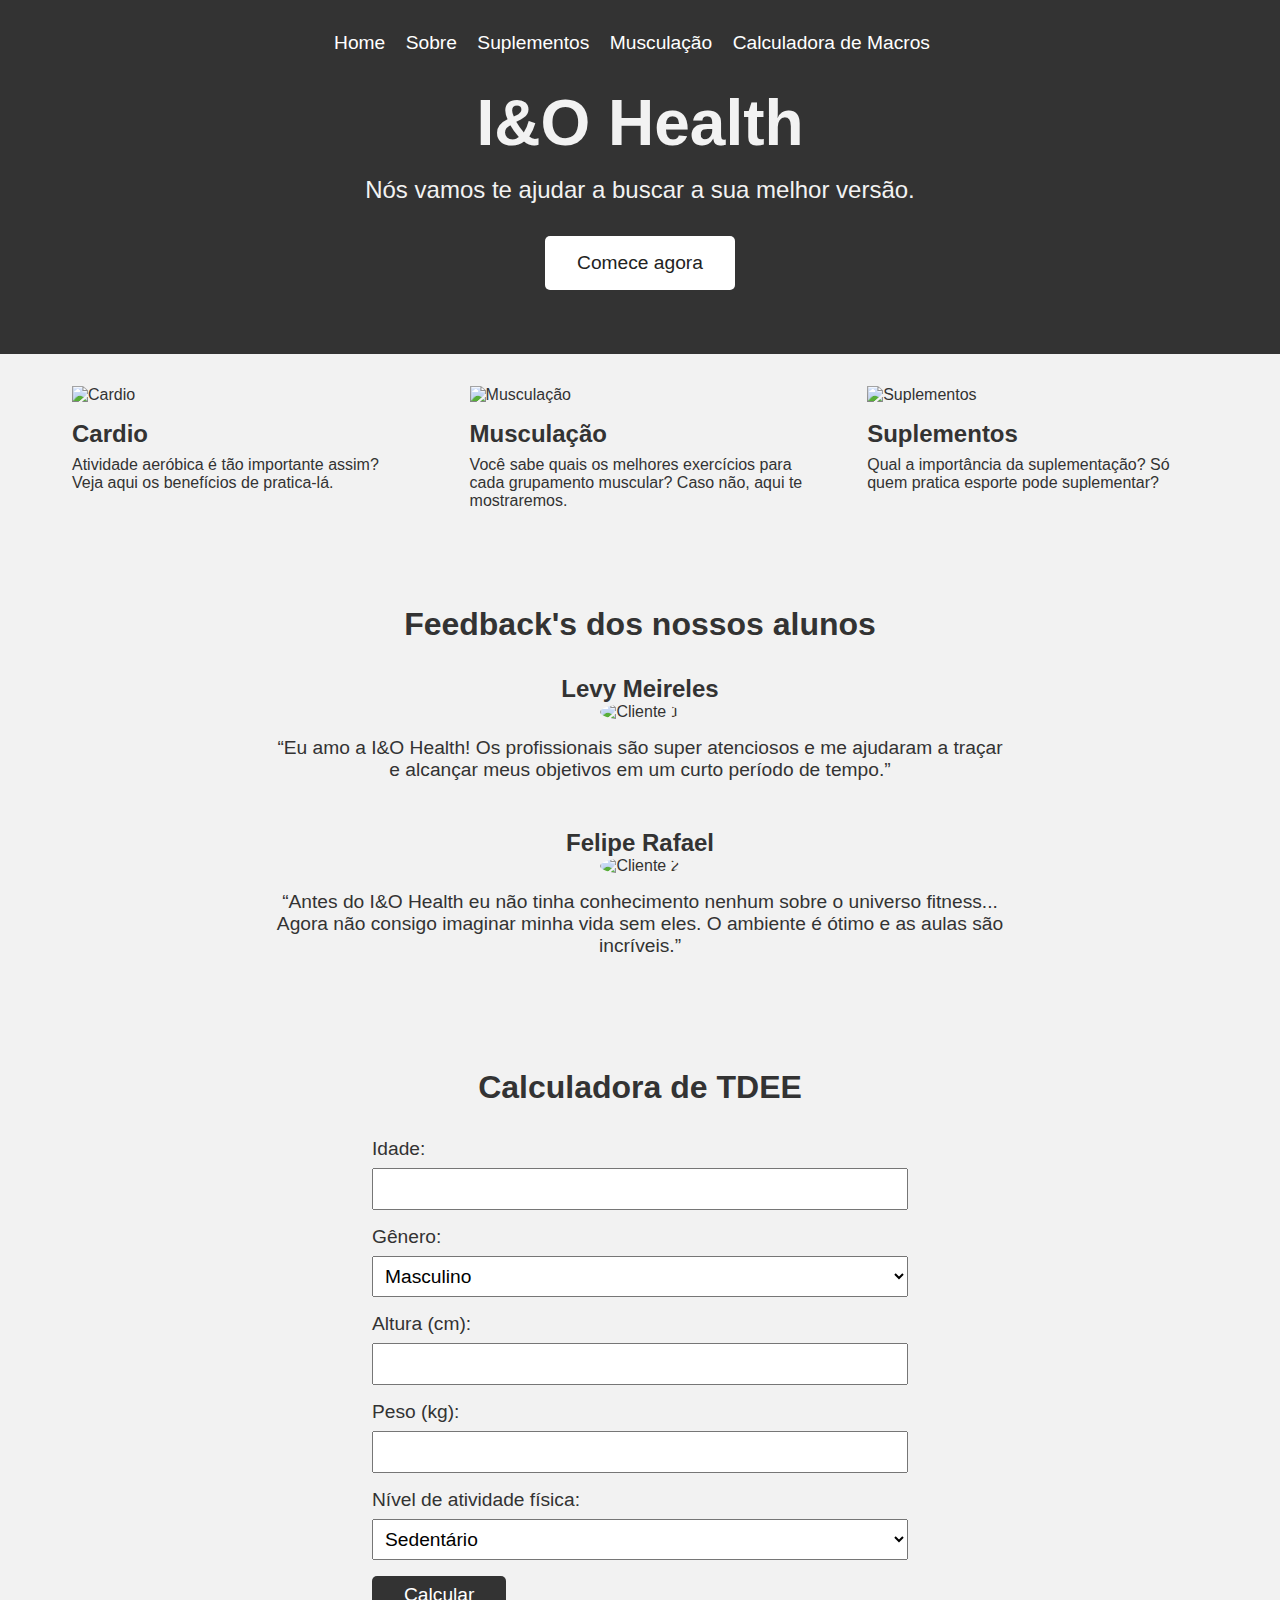
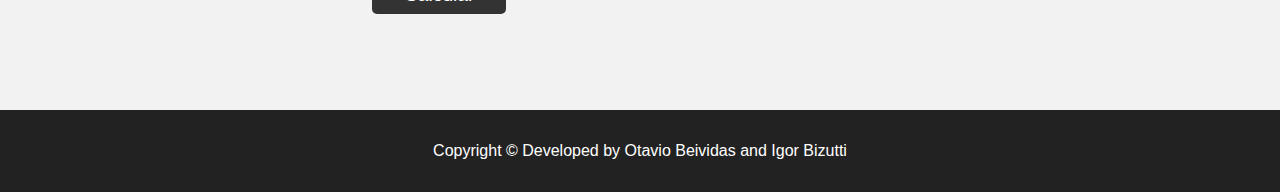
==== index.html @ 665a4c29 "Update index.html" ====
<!DOCTYPE html>
<html lang="en">
<head>
  <meta charset="UTF-8">
  <title>I&O Health</title>
  <link rel="stylesheet" href="style.css">
</head>
<body>
  <header>
    <nav>
      <ul>
        <li><a href="#">Home</a></li>
        <li><a href="#">Sobre</a></li>
        <li><a href="#">Suplementos</a></li>
        <li><a href="#">Musculação</a></li>
        <li><a href="#">Calculadora de Macros</a></li>
      </ul>
    </nav>
    <div class="hero">
      <h1>I&O Health</h1>
      <p>Nós vamos te ajudar a buscar a sua melhor versão.</p>
      <a href="#" class="cta">Comece agora</a>
    </div>
  </header>
  <section class="features">
    <div class="feature">
      <img src="https://via.placeholder.com/250x250" alt="Cardio">
      <h3>Cardio</h3>
      <p> Atividade aeróbica é tão importante assim? Veja aqui os benefícios de pratica-lá.</p>
    </div>
    <div class="feature">
      <img src="https://via.placeholder.com/250x250" alt="Musculação">
      <h3>Musculação</h3>
      <p>Você sabe quais os melhores exercícios para cada grupamento muscular? Caso não, aqui te mostraremos.</p>
    </div>
    <div class="feature">
      <img src="https://via.placeholder.com/250x250" alt="Suplementos">
      <h3>Suplementos</h3>
      <p>Qual a importância da suplementação? Só quem pratica esporte pode suplementar?</p>
    </div>
  </section>

  <section class="testimonials">
    <h2>Feedback's dos nossos alunos</h2>
    <div class="testimonial">
      <h4>Levy Meireles</h4>
      <img src="https://via.placeholder.com/100x100" alt="Cliente 1">
      <p>“Eu amo a I&O Health! Os profissionais são super atenciosos e me ajudaram a traçar e alcançar meus objetivos
        em um curto período de tempo.”</p>
      
    </div>
    <div class="testimonial">
      <h4>Felipe Rafael</h4>
      <img src="https://via.placeholder.com/100x100" alt="Cliente 2">
      <p>“Antes do I&O Health eu não tinha conhecimento nenhum sobre o universo fitness...
        Agora não consigo imaginar minha vida sem eles. O ambiente é ótimo e as aulas são incríveis.”</p>
    </div>
  </section>

  <section class="calculator">
    <h2>Calculadora de TDEE</h2>
    <form>
      <label for="age">Idade:</label>
      <input type="number" id="age" name="age" required>
  
      <label for="gender">Gênero:</label>
      <select id="gender" name="gender" required>
        <option value="male">Masculino</option>
        <option value="female">Feminino</option>
      </select>
  
      <label for="height">Altura (cm):</label>
      <input type="number" id="height" name="height" required>
  
      <label for="weight">Peso (kg):</label>
      <input type="number" id="weight" name="weight" required>
  
      <label for="activity">Nível de atividade física:</label>
      <select id="activity" name="activity" required>
        <option value="sedentary">Sedentário</option>
        <option value="lightly-active">Levemente ativo (exercícios leves 1-3 dias por semana)</option>
        <option value="moderately-active">Moderadamente ativo (exercícios moderados 3-5 dias por semana)</option>
        <option value="very-active">Muito ativo (exercícios pesados 6-7 dias por semana)</option>
        <option value="extremely-active">Extremamente ativo (exercícios pesados diariamente ou trabalho físico intenso)</option>
      </select>
  
      <button type="submit">Calcular</button>
    </form>
  
    <div id="result"></div>
  </section>
  
  <footer>
    <p>Copyright © Developed by Otavio Beividas and Igor Bizutti </p>
  </footer>
</body>
</html>

<style>
    * {
    margin: 0;
    padding: 0;
    box-sizing: border-box;
  }
  
  body {
    font-family: Arial, sans-serif;
  }
  
  header {
    background-color: #222;
    color: #fff;
    padding: 2rem;
    display: flex;
    flex-direction: column;
    align-items: center;
    justify-content: center;
  }

  nav ul li {
  display: inline-block;
  margin-right: 1rem;
}

nav ul li a {
  color: #fff;
  text-decoration: none;
  font-size: 1.2rem;
}

.hero {
  max-width: 800px;
  margin: 2rem auto;
  text-align: center;
}

.hero h1 {
  font-size: 4rem;
  margin-bottom: 1rem;
}

.hero p {
  font-size: 1.5rem;
  margin-bottom: 2rem;
}

.cta {
  display: inline-block;
  background-color: #fff;
  color: #222;
  padding: 1rem 2rem;
  text-decoration: none;
  font-size: 1.2rem;
  border-radius: 5px;
}

.features {
  max-width: 1200px;
  margin: 0 auto;
  display: flex;
  justify-content: space-between;
  flex-wrap: wrap;
  padding: 2rem;
}

.feature {
  width: 30%;
  margin-bottom: 2rem;
}

.feature img {
  max-width: 100%;
  height: auto;
}

.feature h3 {
  margin-top: 1rem;
  margin-bottom: 0.5rem;
  font-size: 1.5rem;
}

.testimonials {
  max-width: 800px;
  margin: 0 auto;
  padding: 2rem;
}

.testimonials h2 {
  font-size: 2rem;
  margin-bottom: 2rem;
  text-align: center;
}

.testimonial {
  display: flex;
  flex-direction: column;
  align-items: center;
  margin-bottom: 2rem;
}

.testimonial img {
  border-radius: 50%;
  margin-bottom: 1rem;
}

.testimonial p {
  font-size: 1.2rem;
  text-align: center;
  margin-bottom: 1rem;
}

.testimonial h4 {
  font-size: 1.5rem;
  font-weight: bold;
  text-align: center;
}

footer {
  background-color: #222;
  color: #fff;
  text-align: center;
  padding: 2rem;
  margin-top: 2rem;
}

body {
  background-color: #f2f2f2;
  color: #333;
}

/* Adicionando cinza e preto para o cabeçalho */
header {
  background-color: #333;
  color: #f2f2f2;
}

/* Adicionando cinza e preto para a calculadora de TDEE */
#tdee {
  background-color: #f2f2f2;
  color: #333;
}

/* Adicionando cinza e preto para os botões */
button {
  background-color: #333;
  color: #f2f2f2;
}

/* Adicionando cinza e preto para os links */
a {
  color: #333;
}


.calculator {
  max-width: 600px;
  margin: 0 auto;
  padding: 2rem;
}

.calculator h2 {
  text-align: center;
  font-size: 2rem;
  margin-bottom: 2rem;
}

.calculator form {
  display: flex;
  flex-wrap: wrap;
  justify-content: space-between;
  margin-bottom: 2rem;
}

.calculator label {
  width: 100%;
  margin-bottom: 0.5rem;
  font-size: 1.2rem;
}

.calculator input[type="number"],
.calculator select {
  width: 100%;
  padding: 0.5rem;
  font-size: 1.2rem;
  margin-bottom: 1rem;
}

.calculator button[type="submit"] {
  background-color: #333;
  color: #fff;
  padding: 0.5rem 2rem;
  border: none;
  border-radius: 5px;
  font-size: 1.2rem;
}

.calculator #result {
  font-size: 1.5rem;
  font-weight: bold;
  text-align: center;
  margin-top: 2rem;
}

</style>

<script>
    // Selecionando o formulário e o elemento onde o resultado será exibido
const form = document.querySelector('form');
const resultDiv = document.querySelector('#result');

// Função para calcular o TDEE
function calculateTDEE(event) {
    // Prevenindo o envio do formulário
    event.preventDefault();
  
    // Obtendo os valores dos campos do formulário
    const age = Number(document.querySelector('#age').value);
    const gender = document.querySelector('#gender').value;
    const height = Number(document.querySelector('#height').value);
    const weight = Number(document.querySelector('#weight').value);
    const activity = Number(document.querySelector('#activity').value);
  
    // Calculando o TDEE
    let bmr;
  
    if (gender === 'male') {
      bmr = 88.36 + (13.4 * weight) + (4.8 * height) - (5.7 * age);
    } else {
      bmr = 447.6 + (9.2 * weight) + (3.1 * height) - (4.3 * age);
    }
  
    const tdee = bmr;
  
    // Exibindo o resultado
    resultDiv.textContent = `Seu TDEE é de ${tdee.toFixed(2)} calorias por dia.`;
  }
  
  // Adicionando o evento de envio do formulário
  form.addEventListener('submit', calculateTDEE);
</script>
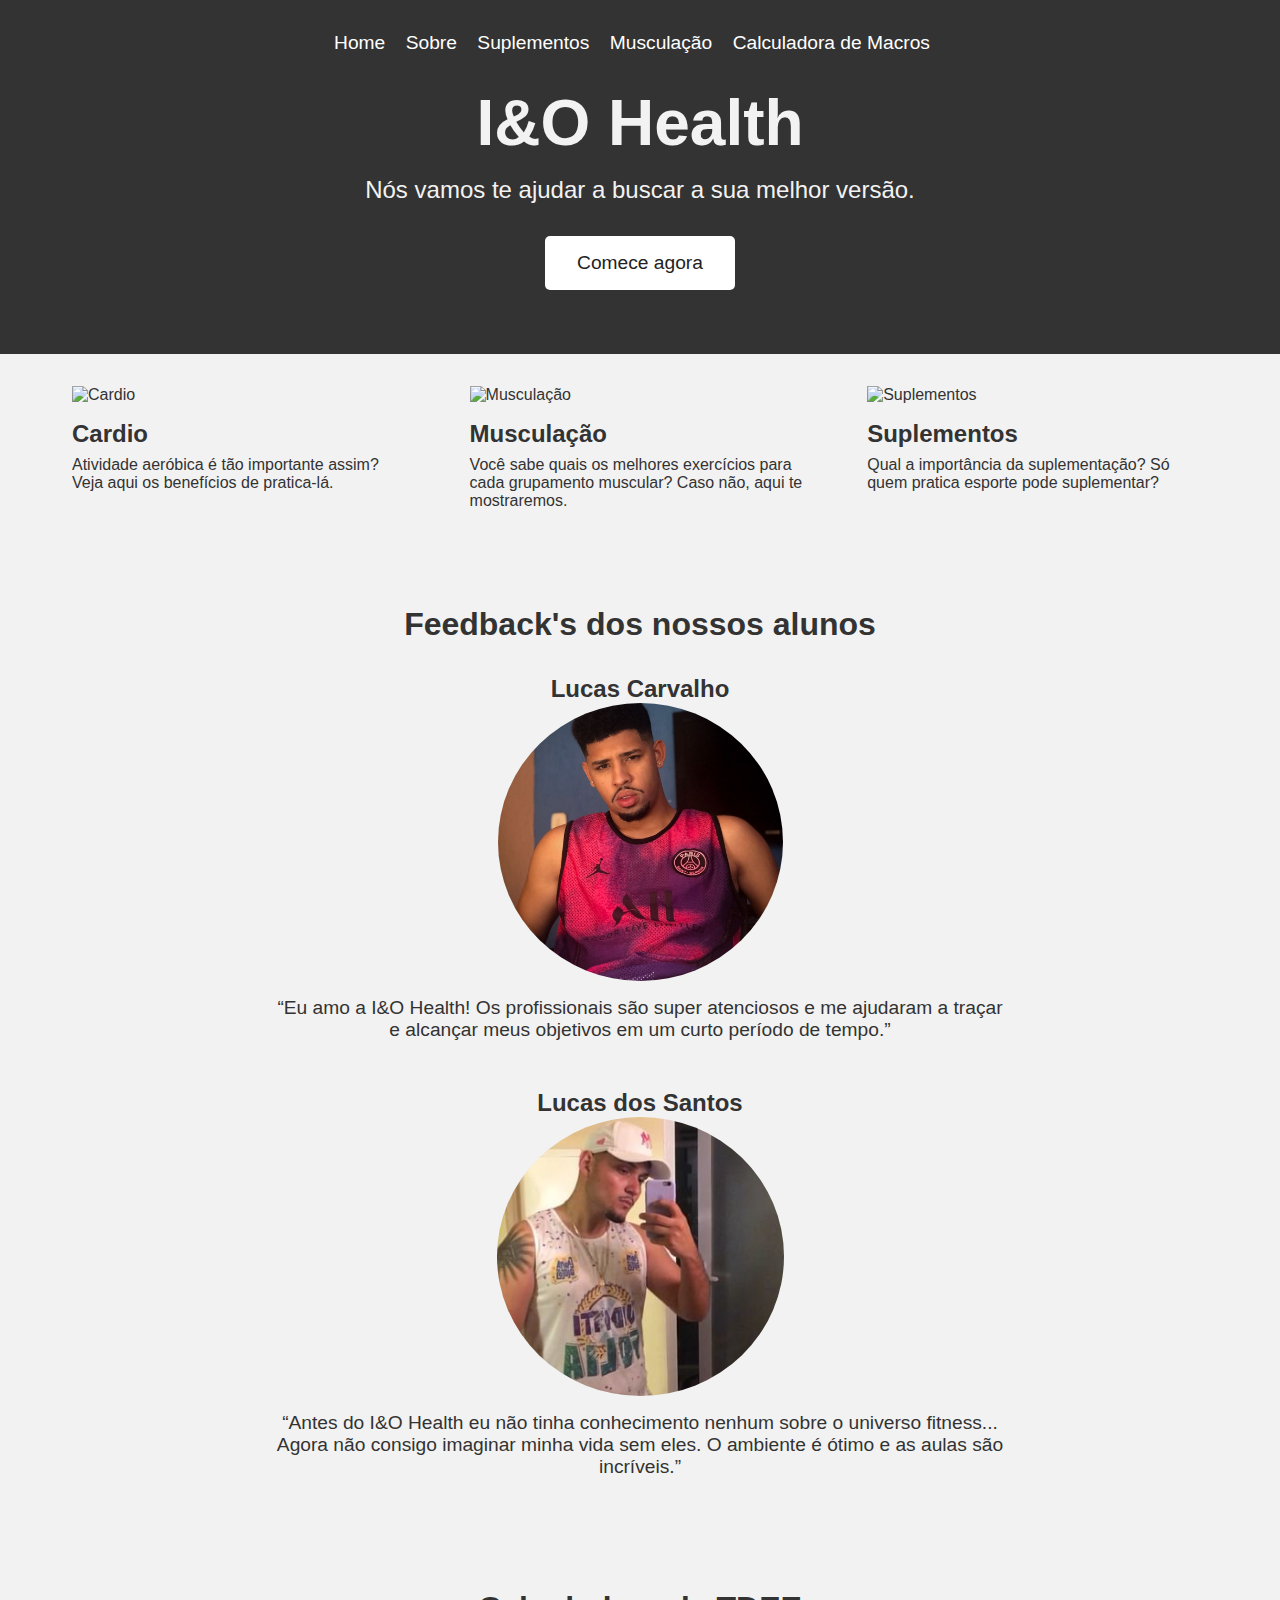
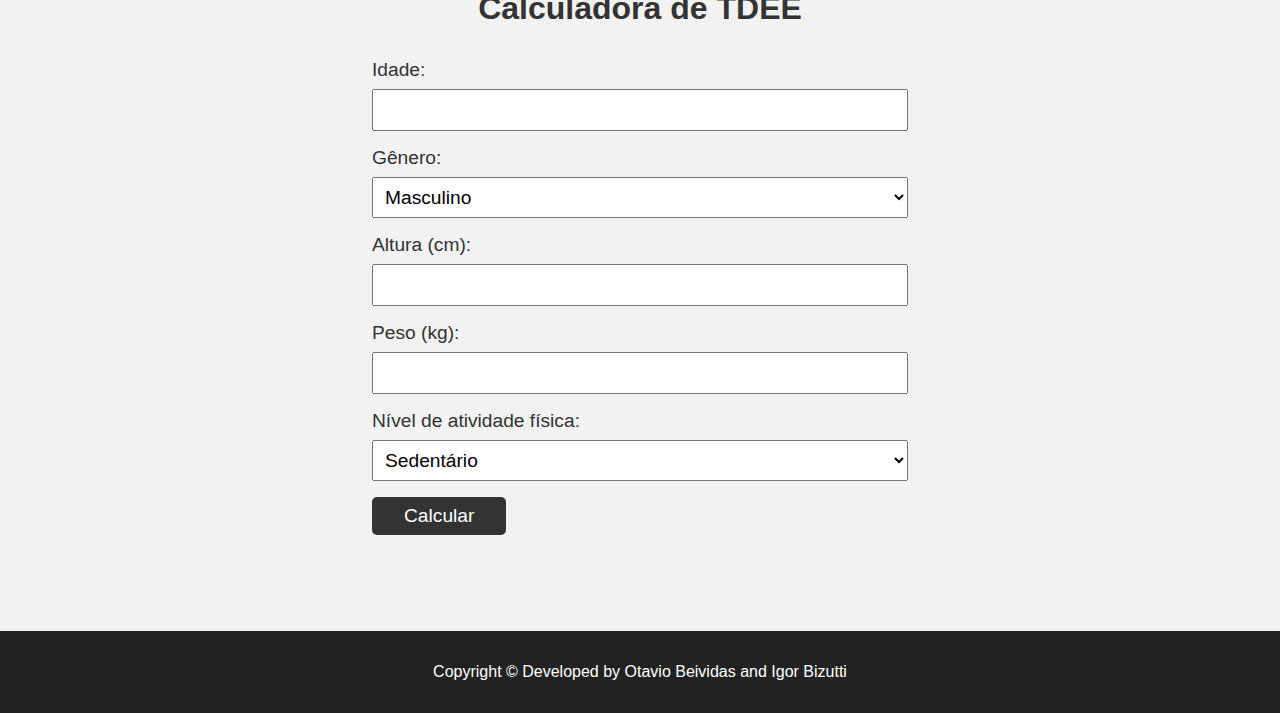
==== commit 5b2681b5: "upload3" ====
--- a/index.html
+++ b/index.html
@@ -1,5 +1,5 @@
 <!DOCTYPE html>
-<html lang="en">
+<html lang="pt-br">
 <head>
   <meta charset="UTF-8">
   <title>I&O Health</title>
@@ -43,15 +43,15 @@
   <section class="testimonials">
     <h2>Feedback's dos nossos alunos</h2>
     <div class="testimonial">
-      <h4>Levy Meireles</h4>
-      <img src="https://via.placeholder.com/100x100" alt="Cliente 1">
+      <h4>Lucas Carvalho</h4>
+      <img src="fotos/LucasCarvalho.png" alt="Lucas Carvalho">
       <p>“Eu amo a I&O Health! Os profissionais são super atenciosos e me ajudaram a traçar e alcançar meus objetivos
         em um curto período de tempo.”</p>
       
     </div>
     <div class="testimonial">
-      <h4>Felipe Rafael</h4>
-      <img src="https://via.placeholder.com/100x100" alt="Cliente 2">
+      <h4>Lucas dos Santos</h4>
+      <img src="fotos/LucasSantos.png" alt="Lucas dos Santos 2">
       <p>“Antes do I&O Health eu não tinha conhecimento nenhum sobre o universo fitness...
         Agora não consigo imaginar minha vida sem eles. O ambiente é ótimo e as aulas são incríveis.”</p>
     </div>
@@ -96,245 +96,4 @@
 </body>
 </html>
 
-<style>
-    * {
-    margin: 0;
-    padding: 0;
-    box-sizing: border-box;
-  }
-  
-  body {
-    font-family: Arial, sans-serif;
-  }
-  
-  header {
-    background-color: #222;
-    color: #fff;
-    padding: 2rem;
-    display: flex;
-    flex-direction: column;
-    align-items: center;
-    justify-content: center;
-  }
-
-  nav ul li {
-  display: inline-block;
-  margin-right: 1rem;
-}
-
-nav ul li a {
-  color: #fff;
-  text-decoration: none;
-  font-size: 1.2rem;
-}
-
-.hero {
-  max-width: 800px;
-  margin: 2rem auto;
-  text-align: center;
-}
-
-.hero h1 {
-  font-size: 4rem;
-  margin-bottom: 1rem;
-}
-
-.hero p {
-  font-size: 1.5rem;
-  margin-bottom: 2rem;
-}
-
-.cta {
-  display: inline-block;
-  background-color: #fff;
-  color: #222;
-  padding: 1rem 2rem;
-  text-decoration: none;
-  font-size: 1.2rem;
-  border-radius: 5px;
-}
-
-.features {
-  max-width: 1200px;
-  margin: 0 auto;
-  display: flex;
-  justify-content: space-between;
-  flex-wrap: wrap;
-  padding: 2rem;
-}
-
-.feature {
-  width: 30%;
-  margin-bottom: 2rem;
-}
-
-.feature img {
-  max-width: 100%;
-  height: auto;
-}
-
-.feature h3 {
-  margin-top: 1rem;
-  margin-bottom: 0.5rem;
-  font-size: 1.5rem;
-}
-
-.testimonials {
-  max-width: 800px;
-  margin: 0 auto;
-  padding: 2rem;
-}
-
-.testimonials h2 {
-  font-size: 2rem;
-  margin-bottom: 2rem;
-  text-align: center;
-}
-
-.testimonial {
-  display: flex;
-  flex-direction: column;
-  align-items: center;
-  margin-bottom: 2rem;
-}
-
-.testimonial img {
-  border-radius: 50%;
-  margin-bottom: 1rem;
-}
-
-.testimonial p {
-  font-size: 1.2rem;
-  text-align: center;
-  margin-bottom: 1rem;
-}
-
-.testimonial h4 {
-  font-size: 1.5rem;
-  font-weight: bold;
-  text-align: center;
-}
-
-footer {
-  background-color: #222;
-  color: #fff;
-  text-align: center;
-  padding: 2rem;
-  margin-top: 2rem;
-}
-
-body {
-  background-color: #f2f2f2;
-  color: #333;
-}
-
-/* Adicionando cinza e preto para o cabeçalho */
-header {
-  background-color: #333;
-  color: #f2f2f2;
-}
-
-/* Adicionando cinza e preto para a calculadora de TDEE */
-#tdee {
-  background-color: #f2f2f2;
-  color: #333;
-}
-
-/* Adicionando cinza e preto para os botões */
-button {
-  background-color: #333;
-  color: #f2f2f2;
-}
-
-/* Adicionando cinza e preto para os links */
-a {
-  color: #333;
-}
-
-
-.calculator {
-  max-width: 600px;
-  margin: 0 auto;
-  padding: 2rem;
-}
-
-.calculator h2 {
-  text-align: center;
-  font-size: 2rem;
-  margin-bottom: 2rem;
-}
-
-.calculator form {
-  display: flex;
-  flex-wrap: wrap;
-  justify-content: space-between;
-  margin-bottom: 2rem;
-}
-
-.calculator label {
-  width: 100%;
-  margin-bottom: 0.5rem;
-  font-size: 1.2rem;
-}
-
-.calculator input[type="number"],
-.calculator select {
-  width: 100%;
-  padding: 0.5rem;
-  font-size: 1.2rem;
-  margin-bottom: 1rem;
-}
-
-.calculator button[type="submit"] {
-  background-color: #333;
-  color: #fff;
-  padding: 0.5rem 2rem;
-  border: none;
-  border-radius: 5px;
-  font-size: 1.2rem;
-}
-
-.calculator #result {
-  font-size: 1.5rem;
-  font-weight: bold;
-  text-align: center;
-  margin-top: 2rem;
-}
-
-</style>
-
-<script>
-    // Selecionando o formulário e o elemento onde o resultado será exibido
-const form = document.querySelector('form');
-const resultDiv = document.querySelector('#result');
-
-// Função para calcular o TDEE
-function calculateTDEE(event) {
-    // Prevenindo o envio do formulário
-    event.preventDefault();
-  
-    // Obtendo os valores dos campos do formulário
-    const age = Number(document.querySelector('#age').value);
-    const gender = document.querySelector('#gender').value;
-    const height = Number(document.querySelector('#height').value);
-    const weight = Number(document.querySelector('#weight').value);
-    const activity = Number(document.querySelector('#activity').value);
-  
-    // Calculando o TDEE
-    let bmr;
-  
-    if (gender === 'male') {
-      bmr = 88.36 + (13.4 * weight) + (4.8 * height) - (5.7 * age);
-    } else {
-      bmr = 447.6 + (9.2 * weight) + (3.1 * height) - (4.3 * age);
-    }
-  
-    const tdee = bmr;
-  
-    // Exibindo o resultado
-    resultDiv.textContent = `Seu TDEE é de ${tdee.toFixed(2)} calorias por dia.`;
-  }
-  
-  // Adicionando o evento de envio do formulário
-  form.addEventListener('submit', calculateTDEE);
-</script>
+<script src="calculadora.js"></script>--- a/style.css
+++ b/style.css
@@ -0,0 +1,210 @@
+* {
+    margin: 0;
+    padding: 0;
+    box-sizing: border-box;
+  }
+  
+  body {
+    font-family: Arial, sans-serif;
+  }
+  
+  header {
+    background-color: #222;
+    color: #fff;
+    padding: 2rem;
+    display: flex;
+    flex-direction: column;
+    align-items: center;
+    justify-content: center;
+  }
+
+  nav ul li {
+  display: inline-block;
+  margin-right: 1rem;
+}
+
+nav ul li a {
+  color: #fff;
+  text-decoration: none;
+  font-size: 1.2rem;
+}
+
+.hero {
+  max-width: 800px;
+  margin: 2rem auto;
+  text-align: center;
+}
+
+.hero h1 {
+  font-size: 4rem;
+  margin-bottom: 1rem;
+}
+
+.hero p {
+  font-size: 1.5rem;
+  margin-bottom: 2rem;
+}
+
+.cta {
+  display: inline-block;
+  background-color: #fff;
+  color: #222;
+  padding: 1rem 2rem;
+  text-decoration: none;
+  font-size: 1.2rem;
+  border-radius: 5px;
+}
+
+.features {
+  max-width: 1200px;
+  margin: 0 auto;
+  display: flex;
+  justify-content: space-between;
+  flex-wrap: wrap;
+  padding: 2rem;
+}
+
+.feature {
+  width: 30%;
+  margin-bottom: 2rem;
+}
+
+.feature img {
+  max-width: 100%;
+  height: auto;
+}
+
+.feature h3 {
+  margin-top: 1rem;
+  margin-bottom: 0.5rem;
+  font-size: 1.5rem;
+}
+
+.testimonials {
+  max-width: 800px;
+  margin: 0 auto;
+  padding: 2rem;
+}
+
+.testimonials h2 {
+  font-size: 2rem;
+  margin-bottom: 2rem;
+  text-align: center;
+}
+
+.testimonial {
+  display: flex;
+  flex-direction: column;
+  align-items: center;
+  margin-bottom: 2rem;
+}
+
+.testimonial img {
+  border-radius: 50%;
+  margin-bottom: 1rem;
+}
+
+.testimonial p {
+  font-size: 1.2rem;
+  text-align: center;
+  margin-bottom: 1rem;
+}
+
+.testimonial h4 {
+  font-size: 1.5rem;
+  font-weight: bold;
+  text-align: center;
+}
+
+footer {
+  background-color: #222;
+  color: #fff;
+  text-align: center;
+  padding: 2rem;
+  margin-top: 2rem;
+}
+
+body {
+  background-color: #f2f2f2;
+  color: #333;
+}
+
+/* Adicionando cinza e preto para o cabeçalho */
+header {
+  background-color: #333;
+  color: #f2f2f2;
+}
+
+/* Adicionando cinza e preto para a calculadora de TDEE */
+#tdee {
+  background-color: #f2f2f2;
+  color: #333;
+}
+
+/* Adicionando cinza e preto para os botões */
+button {
+  background-color: #333;
+  color: #f2f2f2;
+}
+
+/* Adicionando cinza e preto para os links */
+a {
+  color: #333;
+}
+
+
+.calculator {
+  max-width: 600px;
+  margin: 0 auto;
+  padding: 2rem;
+}
+
+.calculator h2 {
+  text-align: center;
+  font-size: 2rem;
+  margin-bottom: 2rem;
+}
+
+.calculator form {
+  display: flex;
+  flex-wrap: wrap;
+  justify-content: space-between;
+  margin-bottom: 2rem;
+}
+
+.calculator label {
+  width: 100%;
+  margin-bottom: 0.5rem;
+  font-size: 1.2rem;
+}
+
+.calculator input[type="number"],
+.calculator select {
+  width: 100%;
+  padding: 0.5rem;
+  font-size: 1.2rem;
+  margin-bottom: 1rem;
+}
+
+.calculator button[type="submit"] {
+  background-color: #333;
+  color: #fff;
+  padding: 0.5rem 2rem;
+  border: none;
+  border-radius: 5px;
+  font-size: 1.2rem;
+}
+
+.calculator #result {
+  font-size: 1.5rem;
+  font-weight: bold;
+  text-align: center;
+  margin-top: 2rem;
+}
+
+/* SOBRE */
+.sobreFotos{
+    margin-top: 2rem;
+    display: inline-block;
+    text-align: center;
+}
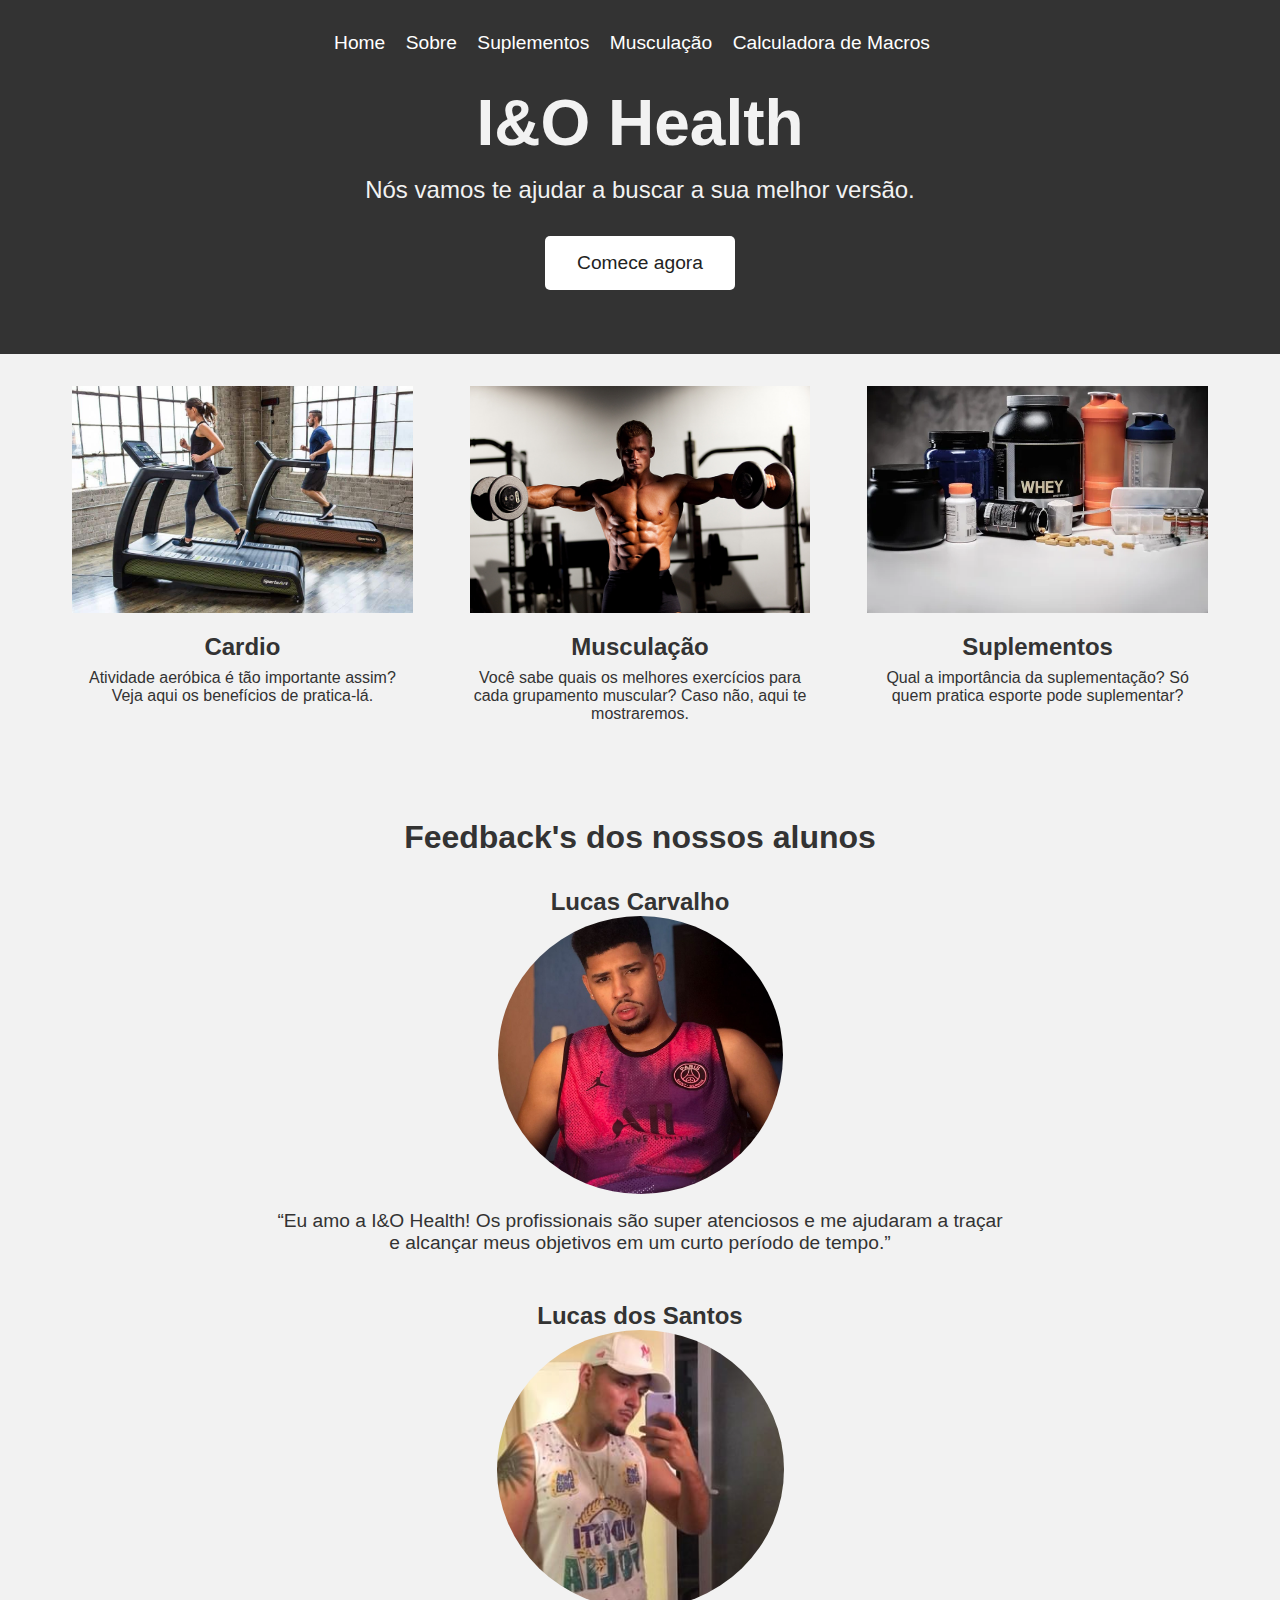
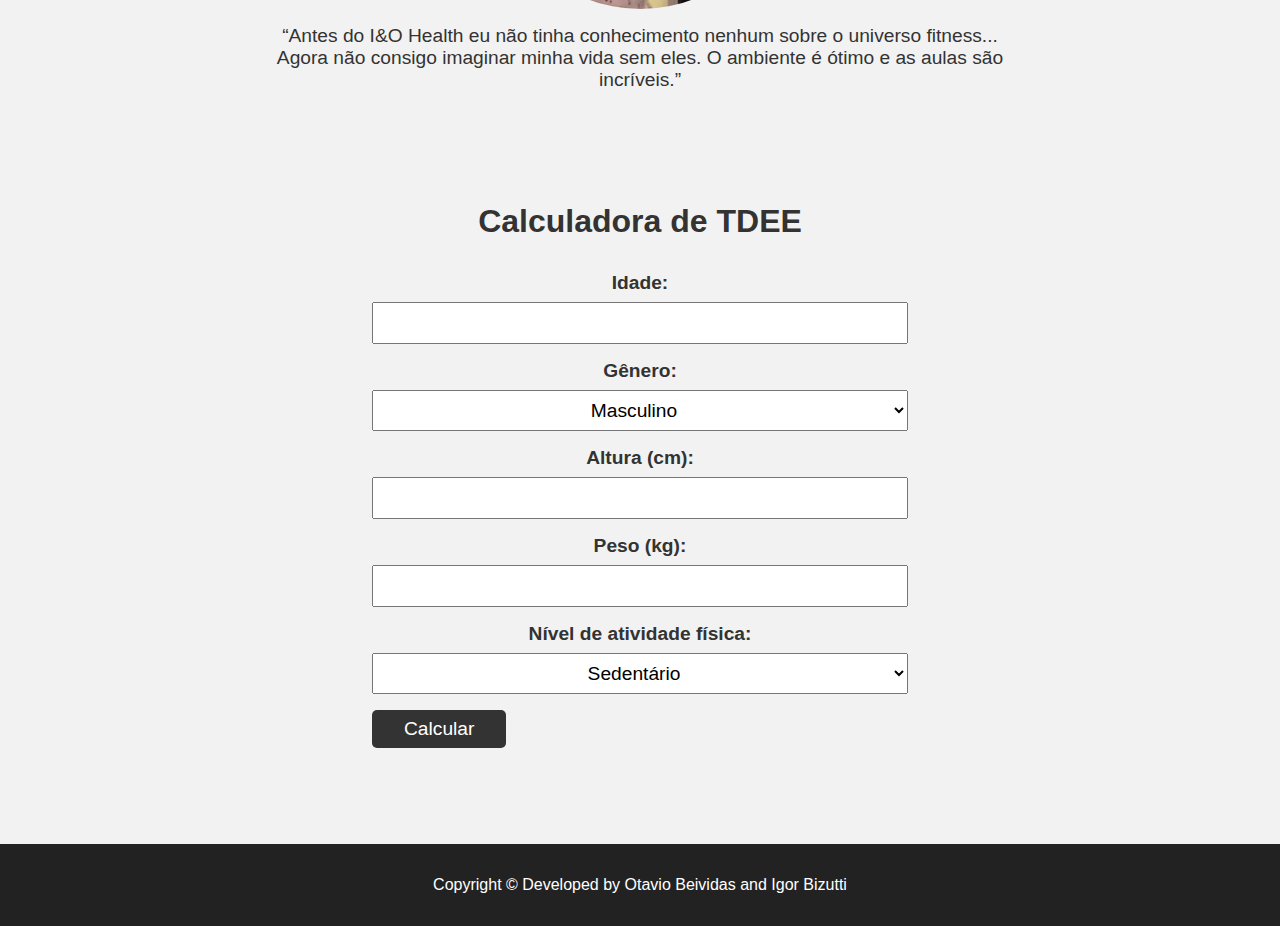
==== commit 675efa01: "commit" ====
--- a/index.html
+++ b/index.html
@@ -16,25 +16,30 @@
         <li><a href="#">Calculadora de Macros</a></li>
       </ul>
     </nav>
+    
+
     <div class="hero">
       <h1>I&O Health</h1>
       <p>Nós vamos te ajudar a buscar a sua melhor versão.</p>
-      <a href="#" class="cta">Comece agora</a>
+      <a href="https://api.whatsapp.com/send?phone=5519994364288&text=Ol%C3%A1,
+      %20vim%20pelo%20site%20da%20I&O%20Health.%20%0AGostaria%20de%20conhecer%20mais%20sobre
+      %20os%20planos!" target="new_blank" class="cta">Comece agora</a>
     </div>
+
   </header>
   <section class="features">
     <div class="feature">
-      <img src="https://via.placeholder.com/250x250" alt="Cardio">
+      <img src="fotos/cardio.jpeg" alt="Cardio">
       <h3>Cardio</h3>
       <p> Atividade aeróbica é tão importante assim? Veja aqui os benefícios de pratica-lá.</p>
     </div>
     <div class="feature">
-      <img src="https://via.placeholder.com/250x250" alt="Musculação">
+      <img src="fotos/musculacao.jpg" alt="Musculação">
       <h3>Musculação</h3>
       <p>Você sabe quais os melhores exercícios para cada grupamento muscular? Caso não, aqui te mostraremos.</p>
     </div>
     <div class="feature">
-      <img src="https://via.placeholder.com/250x250" alt="Suplementos">
+      <img src="fotos/suplementos.jpg" alt="Suplementos">
       <h3>Suplementos</h3>
       <p>Qual a importância da suplementação? Só quem pratica esporte pode suplementar?</p>
     </div>
@@ -83,8 +88,10 @@
         <option value="very-active">Muito ativo (exercícios pesados 6-7 dias por semana)</option>
         <option value="extremely-active">Extremamente ativo (exercícios pesados diariamente ou trabalho físico intenso)</option>
       </select>
-  
-      <button type="submit">Calcular</button>
+      
+      <div>
+       <button type="submit">Calcular</button>
+      </div>
     </form>
   
     <div id="result"></div>
--- a/style.css
+++ b/style.css
@@ -67,6 +67,7 @@
 .feature {
   width: 30%;
   margin-bottom: 2rem;
+  text-align: center;
 }
 
 .feature img {
@@ -157,6 +158,8 @@
   max-width: 600px;
   margin: 0 auto;
   padding: 2rem;
+  text-align: center;
+  font-weight: bold;
 }
 
 .calculator h2 {
@@ -180,6 +183,7 @@
 
 .calculator input[type="number"],
 .calculator select {
+  text-align: center;
   width: 100%;
   padding: 0.5rem;
   font-size: 1.2rem;
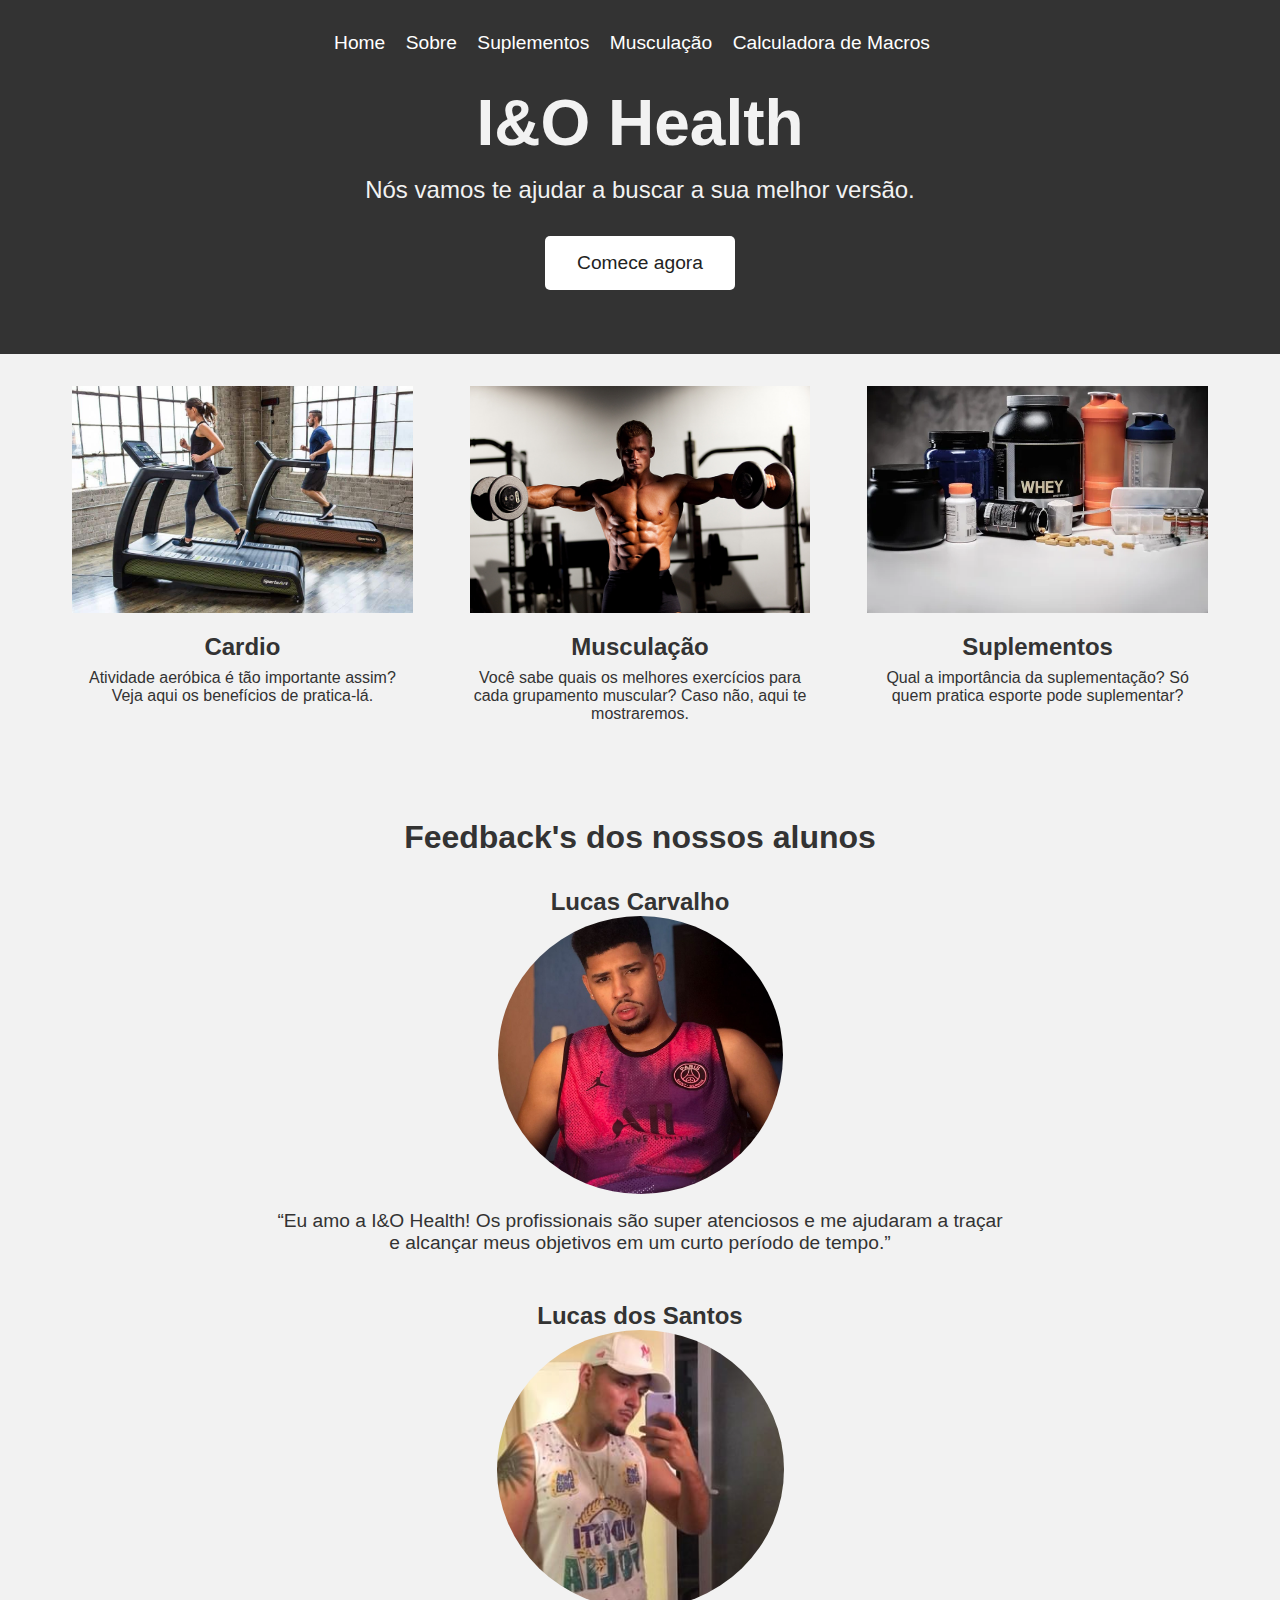
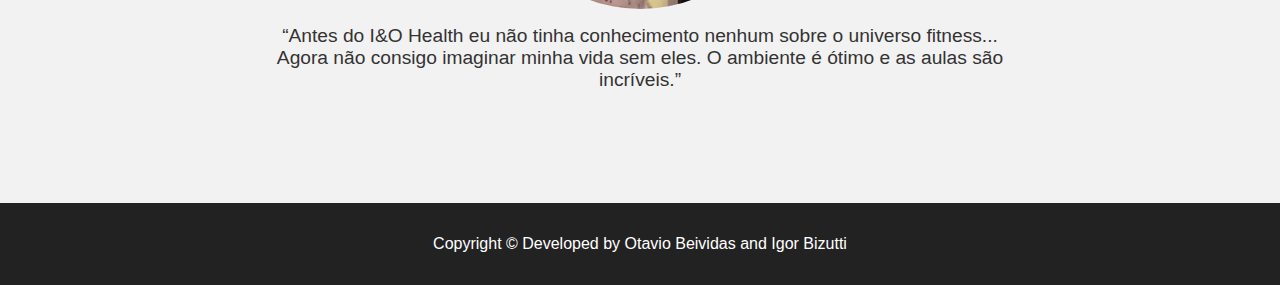
==== commit 200a167f: "sobre, home e calculadora" ====
--- a/index.html
+++ b/index.html
@@ -9,11 +9,11 @@
   <header>
     <nav>
       <ul>
-        <li><a href="#">Home</a></li>
-        <li><a href="#">Sobre</a></li>
+        <li><a href="home.html">Home</a></li>
+        <li><a href="sobre.html">Sobre</a></li>
         <li><a href="#">Suplementos</a></li>
         <li><a href="#">Musculação</a></li>
-        <li><a href="#">Calculadora de Macros</a></li>
+        <li><a href="calculadora.html">Calculadora de Macros</a></li>
       </ul>
     </nav>
     
@@ -61,46 +61,9 @@
         Agora não consigo imaginar minha vida sem eles. O ambiente é ótimo e as aulas são incríveis.”</p>
     </div>
   </section>
-
-  <section class="calculator">
-    <h2>Calculadora de TDEE</h2>
-    <form>
-      <label for="age">Idade:</label>
-      <input type="number" id="age" name="age" required>
-  
-      <label for="gender">Gênero:</label>
-      <select id="gender" name="gender" required>
-        <option value="male">Masculino</option>
-        <option value="female">Feminino</option>
-      </select>
-  
-      <label for="height">Altura (cm):</label>
-      <input type="number" id="height" name="height" required>
-  
-      <label for="weight">Peso (kg):</label>
-      <input type="number" id="weight" name="weight" required>
-  
-      <label for="activity">Nível de atividade física:</label>
-      <select id="activity" name="activity" required>
-        <option value="sedentary">Sedentário</option>
-        <option value="lightly-active">Levemente ativo (exercícios leves 1-3 dias por semana)</option>
-        <option value="moderately-active">Moderadamente ativo (exercícios moderados 3-5 dias por semana)</option>
-        <option value="very-active">Muito ativo (exercícios pesados 6-7 dias por semana)</option>
-        <option value="extremely-active">Extremamente ativo (exercícios pesados diariamente ou trabalho físico intenso)</option>
-      </select>
-      
-      <div>
-       <button type="submit">Calcular</button>
-      </div>
-    </form>
-  
-    <div id="result"></div>
-  </section>
   
   <footer>
     <p>Copyright © Developed by Otavio Beividas and Igor Bizutti </p>
   </footer>
 </body>
 </html>
-
-<script src="calculadora.js"></script>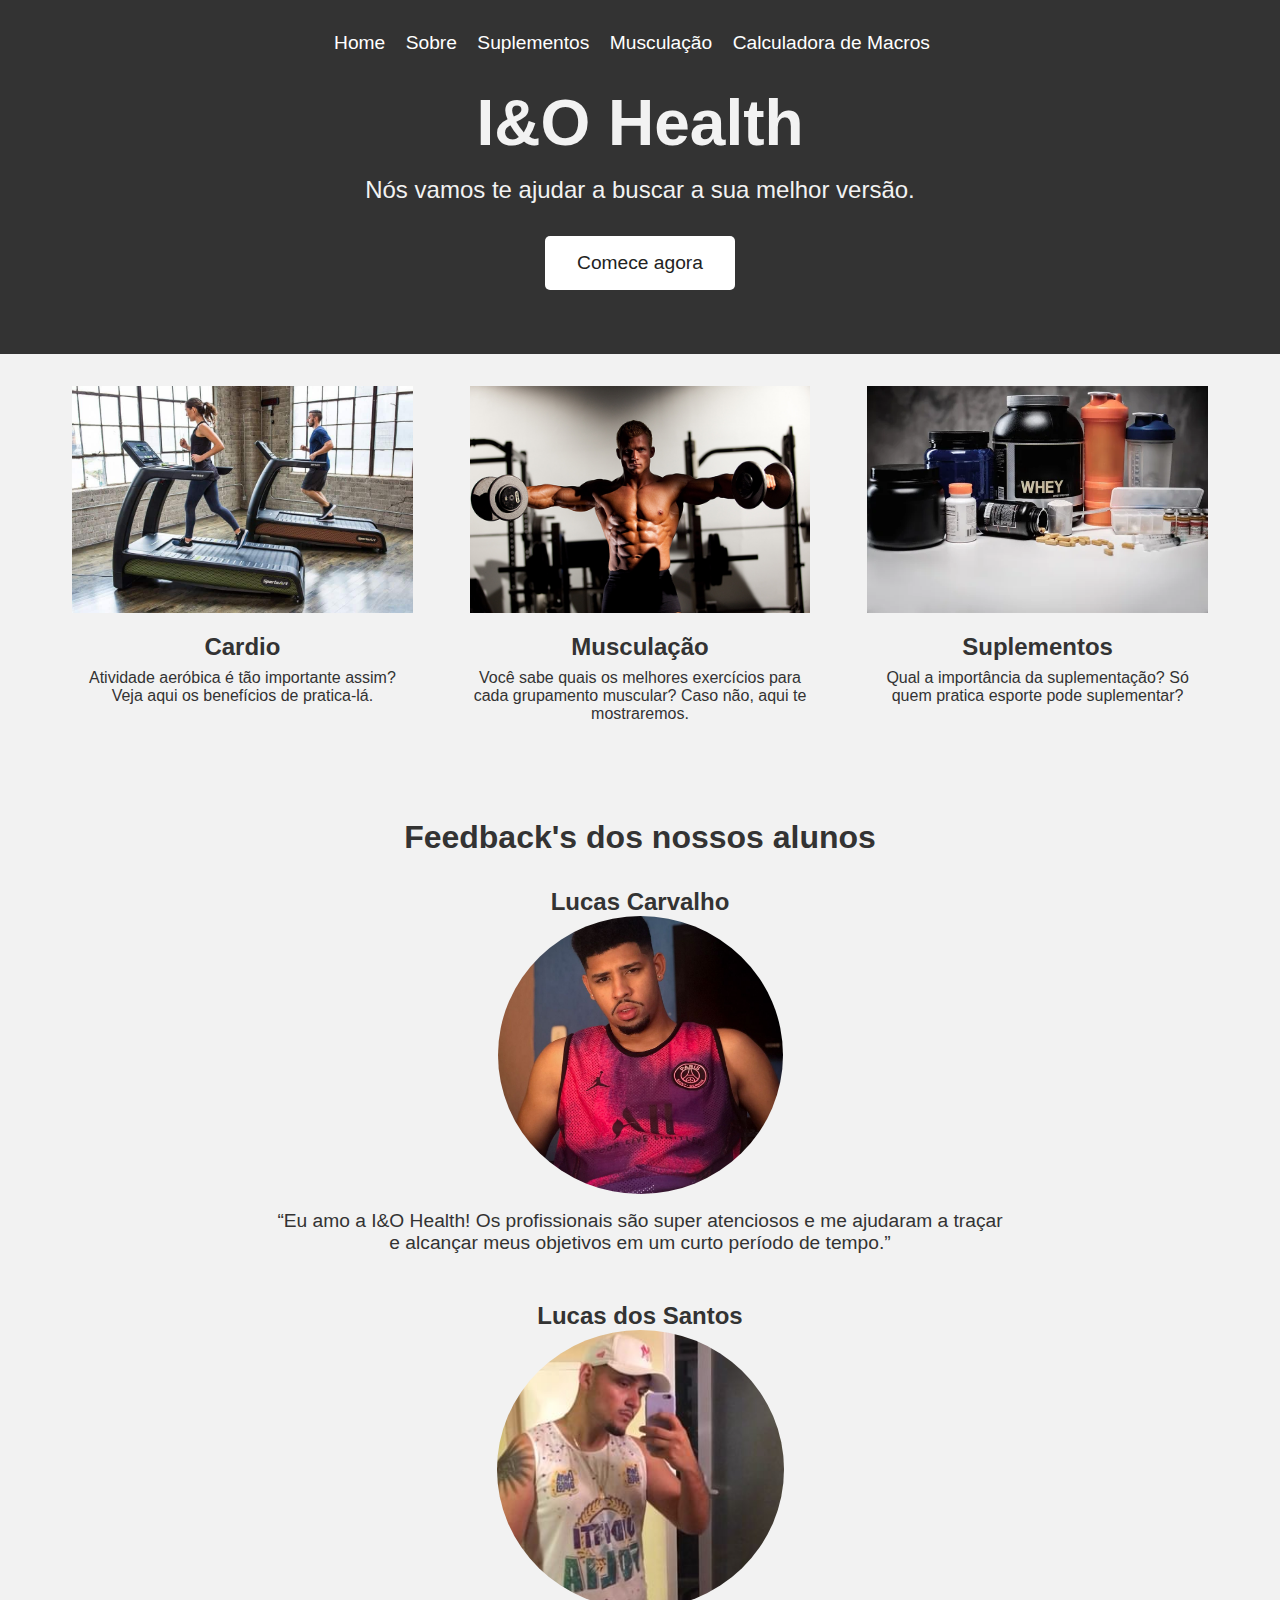
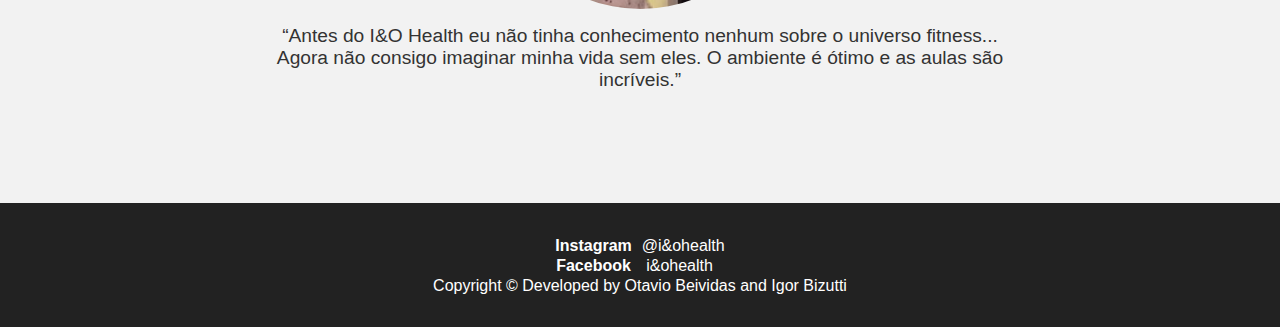
==== commit a6ad2cc8: "deploy" ====
--- a/index.html
+++ b/index.html
@@ -11,8 +11,8 @@
       <ul>
         <li><a href="home.html">Home</a></li>
         <li><a href="sobre.html">Sobre</a></li>
-        <li><a href="#">Suplementos</a></li>
-        <li><a href="#">Musculação</a></li>
+        <li><a href="suplementos.html">Suplementos</a></li>
+        <li><a href="musculacao.html">Musculação</a></li>
         <li><a href="calculadora.html">Calculadora de Macros</a></li>
       </ul>
     </nav>
@@ -63,6 +63,18 @@
   </section>
   
   <footer>
+    <center>    
+    <table>
+      <tr>
+        <th>Instagram</th>
+        <td>&ensp;@i&ohealth</td>
+        </tr>
+        <tr>
+        <th>Facebook</th>
+        <td>&ensp; i&ohealth</td>
+      </tr>
+    </table>
+    </center>
     <p>Copyright © Developed by Otavio Beividas and Igor Bizutti </p>
   </footer>
 </body>
--- a/style.css
+++ b/style.css
@@ -81,6 +81,59 @@
   font-size: 1.5rem;
 }
 
+.suplementosClass {
+  max-width: 1200px;
+  margin: 0 auto;
+  justify-content: space-between;
+  flex-wrap: wrap;
+  padding: 2rem;
+  text-align: center;
+}
+
+.coleman {
+  width: 50%;
+  margin-bottom: 2rem;
+  text-align: center;
+  margin: 0 auto;
+}
+
+
+.whey {
+  width: 70%;
+  margin-bottom: 2rem;
+  text-align: justify;
+  margin: 0 auto;
+}
+
+.whey img {
+  max-width: 50%;
+  height: auto;
+}
+
+.creatina {
+  width: 70%;
+  margin-bottom: 2rem;
+  text-align: justify;
+  margin: 0 auto;
+}
+
+.creatina img {
+  max-width: 50%;
+  height: auto;
+}
+
+.hipercalorico img {
+  max-width: 50%;
+  height: auto;
+}
+
+.hipercalorico {
+  width: 70%;
+  margin-bottom: 2rem;
+  text-align: justify;
+  margin: 0 auto;
+}
+
 .testimonials {
   max-width: 800px;
   margin: 0 auto;
@@ -204,6 +257,15 @@
   font-weight: bold;
   text-align: center;
   margin-top: 2rem;
+}
+
+.formspreeb[type="submit"] {
+  background-color: #333;
+  color: #fff;
+  padding: 0.5rem 2rem;
+  border: none;
+  border-radius: 5px;
+  font-size: 1.2rem;
 }
 
 /* SOBRE */
@@ -211,4 +273,5 @@
     margin-top: 2rem;
     display: inline-block;
     text-align: center;
-}
+
+}
